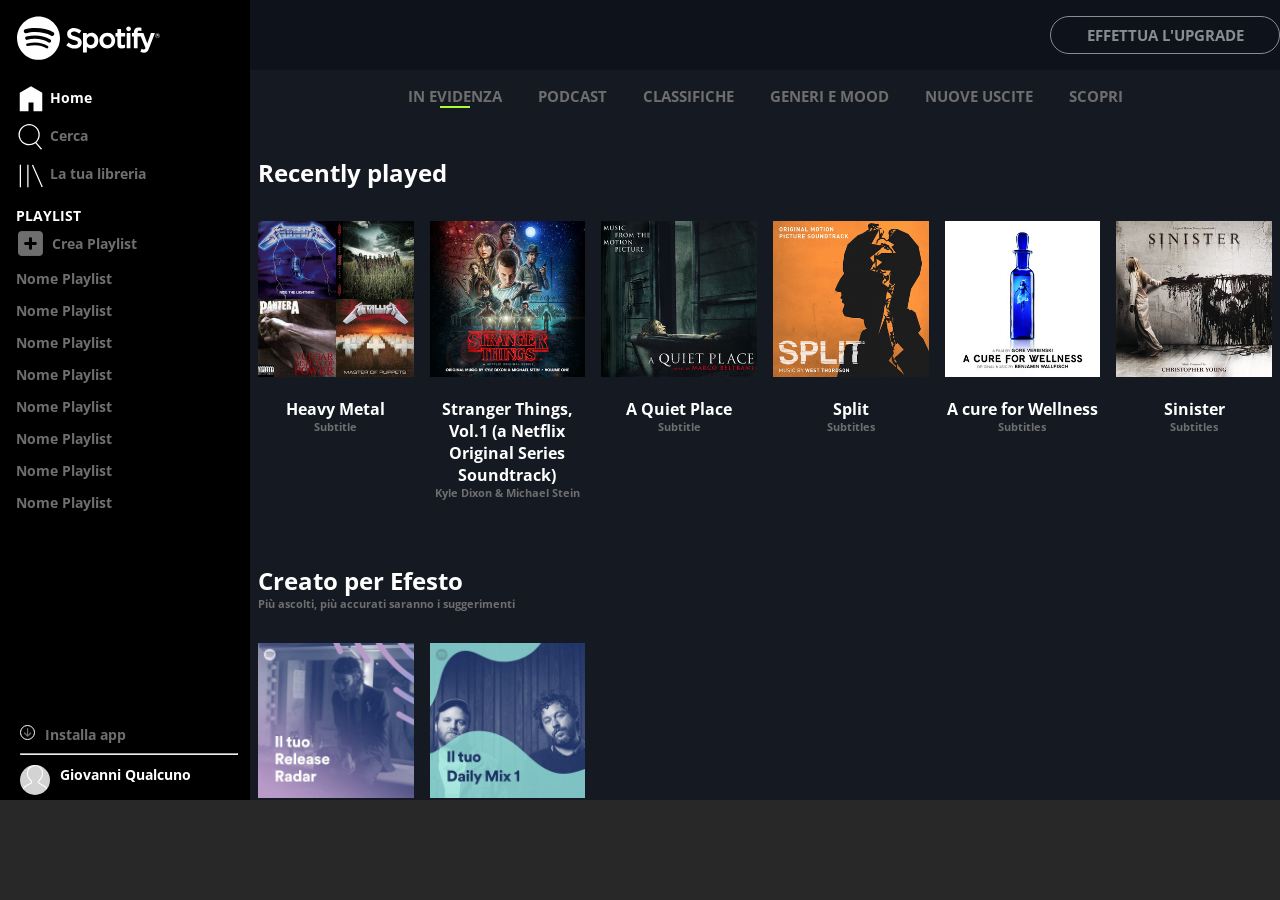
==== index.html @ 4d3f479c "concluso main" ====
<!DOCTYPE html>
<html lang="en">
<head>
    <meta charset="UTF-8">
    <meta http-equiv="X-UA-Compatible" content="IE=edge">
    <meta name="viewport" content="width=device-width, initial-scale=1.0">
    <link rel="stylesheet" href="css/style.css">
    <link href="https://fonts.googleapis.com/css2?family=Open+Sans:ital,wght@0,300;0,400;0,500;0,600;0,700;0,800;1,300;1,400;1,500;1,600;1,700;1,800&family=Poppins&family=Rubik&display=swap" rel="stylesheet">
    <link rel="stylesheet" href="https://cdnjs.cloudflare.com/ajax/libs/font-awesome/6.3.0/css/all.min.css" integrity="sha512-SzlrxWUlpfuzQ+pcUCosxcglQRNAq/DZjVsC0lE40xsADsfeQoEypE+enwcOiGjk/bSuGGKHEyjSoQ1zVisanQ==" crossorigin="anonymous" referrerpolicy="no-referrer" />
    <title>Spotify Clone</title>
</head>
<body class="debug">

    <main class="d-flex overflow-hidden">
        <aside id="sidebar">
            <div class="insidebar d-flex f-column overflow-hidden text-white">
                <img class="logo logo_big mg-l1" src="img/logo.svg" alt="logo spotify">
                <img class="logo logo_small mg-l1" src="img/logo-small.svg" alt="logo spotify">

                <div class="spot_links mg-l1 d-flex f-column text-grey">
                    <div class="link">
                        <img src="img/home.svg" alt="home photo">
                        <span class="text-white hidden">Home</span>
                    </div>
                    <div class="link text-grey">
                        <img src="img/search.svg" alt="search photo">
                        <span class="hidden">Cerca</span>
                    </div>
                    <div class="link text-grey">
                        <img src="img/libreria.svg" alt="archive photo">
                        <span class="hidden">La tua libreria</span>
                    </div>
                
                </div>

                <h4 class="mg-l1 text-white hidden">PLAYLIST</h4>

                <div class="made_playlist mg-l1 text-grey hidden">
                    <i class="fa-sharp fa-solid fa-square-plus"></i>
                    <span>Crea Playlist</span>
                </div>

                <div class="side_playlist mg-l1 overflow-scroll hidden d-flex f-column text-grey">
                    <ul class="items_play">
                        <li>Nome Playlist</li>
                        <li>Nome Playlist</li>
                        <li>Nome Playlist</li>
                        <li>Nome Playlist</li>
                        <li>Nome Playlist</li>
                        <li>Nome Playlist</li>
                        <li>Nome Playlist</li>
                        <li>Nome Playlist</li>
                    </ul>
                </div>

            </div>

            <div class="side_foot d-flex f-column text-grey">
                <div class=" d-flex">
                    <i class="fa-solid fa-arrow-down circle-a"></i>
                    <span class="hidden">Installa app</span>
                </div>
                <hr class="hidden"/>
                <div class="text-white d-flex">
                    <img src="img/profile.svg" alt="profile photo">
                    <span class="user_profile hidden" >Giovanni Qualcuno</span>
                </div>

            </div>
        </aside>

    <!--inizio content-->

        <div class="content overflow-scroll">
            <div id="cta">
                <div class="btn btn-big text-white">
                EFFETTUA L'UPGRADE
                </div>
            </div>
            <nav class="navbar">
                <ul class="menu text-center text-grey">
                    <li>IN EVIDENZA<div class="marked"></div></li>
                    <li>PODCAST</li>
                    <li>CLASSIFICHE</li>
                    <li>GENERI E MOOD</li>
                    <li>NUOVE USCITE</li>
                    <li>SCOPRI</li>
                </ul>
            </nav>
            <section id="recently">
                <h2 class="title text-white">Recently played</h2>
                <ul class="album d-flex wrap">
                    <li>
                        <img src="img/metal_lifting.jpg" alt="album metal">
                        <h4 class="text-white">Heavy Metal</h4>
                        <h6 class="text-grey">Subtitle</h6>
                    </li>
                    <li>
                        <img src="img/stranger.jpeg" alt="album stranger">
                        <h4 class="text-white">Stranger Things, Vol.1 (a Netflix Original Series Soundtrack)</h4>
                        <h6 class="text-grey">Kyle Dixon & Michael Stein</h6>
                    </li>
                    <li>
                        <img src="img/aquietplace.jpeg" alt="album a quiet place">
                        <h4 class="text-white">A Quiet Place</h4>
                        <h6 class="text-grey">Subtitle</h6>
                    </li>
                    <li>
                        <img src="img/split.jpeg" alt="album split">
                        <h4 class="text-white">Split</h4>
                        <h6 class="text-grey">Subtitles</h6>
                    </li>
                    <li>
                        <img src="img/cure.jpeg" alt="album cure">
                        <h4 class="text-white">A cure for Wellness</h4>
                        <h6 class="text-grey">Subtitles</h6>
                    </li>
                    <li>
                        <img src="img/sinister.jpeg" alt="album sinister">
                        <h4 class="text-white">Sinister</h4>
                        <h6 class="text-grey">Subtitles</h6>
                    </li>
                </ul>
            </section>
            <section>
                <h2 class="title text-white">Creato per Efesto</h2>
                <h6 class="subtitle text-grey">Più ascolti, più accurati saranno i suggerimenti</h6>
                 <ul class="album d-flex wrap">
                    <li>
                        <img src="img/radar.jpeg" alt="album radar">
                        <h4 class="text-white">Release Radar</h4>
                    </li>
                    <li>
                        <img src="img/mixdaily.jpeg" alt="album mix">
                        <h4 class="text-white">Daily Mix 1</h4>
                    </li>
                </ul>
            </section>
            <section>
                <h2 class="title text-white">Artisti più popolari</h2>
                <h6 class="subtitle text-grey">Più ascolti, più accurati saranno i suggerimenti</h6>
                 <ul class="album d-flex wrap">
                    <li>
                        <img src="img/youg.jpeg" alt="album radar">
                        <h4 class="text-white">Lana Del Rey</h4>
                    </li>
                    <li>
                        <img src="img/einaudi.jpeg" alt="album mix">
                        <h4 class="text-white">Einaudi</h4>
                    </li>
                </ul>
            </section>

        </div>

    </main>
    <footer>
        

    </footer>
    
</body>
</html>
---- css/style.css ----
* {
    margin: 0;
    padding: 0;
    box-sizing: border-box;
}

html {
    font-size: 16px;
    font-family: 'Open Sans', sans-serif;
}

/*regole di debug*/

/*.debug #sidebar {
    background-color: aqua;
}*/

/*.debug main {
    background-color: cornflowerblue;
}*/

/*.debug footer {
    background-color: grey;
}*/

/*.debug #cta {
    background-color: darkorange;
}*/

/*.debug .navbar {
    background-color: darkblue;
}*/



/*.debug .album li {
    background-color: brown;
    height: 100px;
}*/


/*UTILITIES*/

.d-flex {
    display: flex;
}
.wrap {
    flex-wrap: wrap;
}
.f-column {
    flex-direction: column;
}
.overflow-scroll {
    overflow-y: scroll;
}
.overflow-hidden {
    overflow-y: hidden;
}
.hidden {
    display: none;
}
.text-center {
    text-align: center;
}
.mg-l1 {
    margin-left: 0.5rem;
}
.mg-r1 {
    margin-right: 1rem;
}
.pd-t-1 {
    padding-top: 1rem;
}
.text-white {
    color: white;
} 
.text-grey {
    color: #6e6e6e;
}
.btn {
    border: solid 1px white;
    border-radius: 50px;
}

/*CODICE ASIDE*/

#sidebar {
    width: 50px;
    height: calc(100vh - 100px);
    background-color: black;
    padding-top: 1rem;
    font-size: 14px;
    font-weight: bold;
}

.insidebar {
    width: 100%;
    min-height: 500px;
    height: calc(100% - 80px);
}


.logo_big {
    width: 60%;
    display: none;
}

.logo_small {
    width: 60%;
}

.spot_links {
    margin-top: 1rem;
}

.spot_links img {
    display: inline-block;
    height: 30px;
}

.link {
    margin-top: 0.5rem;
    height: 30px;
}

.link span {
    vertical-align: top;
    height: 30px;
    line-height: 2;
}

.made_playlist i {
    transform: scale(2);
    margin: 12px 12px 12px 8px;
}

.insidebar h4 {
    margin-top: 1rem;
}

.items_play li {
    line-height: 2rem;
}

.side_foot {
    height: 80px;
    width: 90%;
    margin: auto;
}

.items_play {
    list-style: none;
}

.circle-a {
    font-size: 10px;
    width: 15px;
    height: 15px;
    border: solid 1px white;
    border-radius: 50%;
    padding: 1px 3px 3px 3px;
}

.side_foot img {
    background-color: lightgrey;
    border-radius: 50%;
    width: 30px;
    height: 30px;
}

.side_foot span {
    margin-left: 10px;
}

.side_foot {
    justify-content: space-around; 
    height: 80px;
    align-items: center;
}




/*CODICE CONTENT*/

#cta {
    width: calc(100% - 50px);
    margin-left: 50px;
    height: 70px;
    position: fixed;
    top: 0;
    left: 0;
    z-index: 99;
    background-color: #080b12;
    filter: opacity(0.5);
    display: flex;
    justify-content: flex-end;
    align-items: center;
}

.btn-big {
    width: 230px;
    font-size: 15px;
    padding: 0.5rem 1rem;
    font-weight: bold;
    text-align: center;
}

.content {
    width: calc(100% - 50px);
    height: calc(100vh - 100px);
    padding-top: 70px;
    background-color: #141922;
} 

.title {
    margin-left: 0.5rem;
    margin-top: 2rem;
}

.subtitle {
    margin-left: 0.5rem;
}

.menu li {
    display: inline-block;
    font-size: 15px;
    font-weight: bold;
    padding: 1rem;
}

.marked {
    border-bottom: solid 2px #adff2f;
    width: 30px;
    margin: auto;
}

.content ul {
    list-style: none;
}



.album li {
    width: calc(50% - 2rem);
    margin: 2rem auto;
    text-align: center;
}

.album li img {
    width: 100%;
    margin-bottom: 1rem;
}

/*CODICE FOOTER*/

footer {
    width: 100%;
    height: 100px;
    z-index: 9;
    background-color: #282828;
}

/*MEDIAQUERY*/

@media screen and (min-width: 576px) {
    #sidebar {
        width: 250px;
        padding-left: 0.5rem;
    }
    .logo_small {
        display: none;
    }
    .logo_big {
        display: block;
    }
    .content {
        width: calc(100% - 250px);
    }
    #cta {
        width: calc(100% - 250px);
        margin-left: 250px;
    }
    .hidden {
        display: flex;
        display: inline-block;
    }
    .side_foot {
        justify-content: space-around;
        align-items: unset;
    }
}

@media screen and (min-width: 768px) {
    .album li {
        width: calc((100% / 4) - 1rem);
        margin: 2rem 0.5rem;
      }
}


@media screen and (min-width: 992px) {
    .album li {
        width: calc((100% / 6 ) - 1rem);
        margin: 2rem 0.5rem;
    }
}
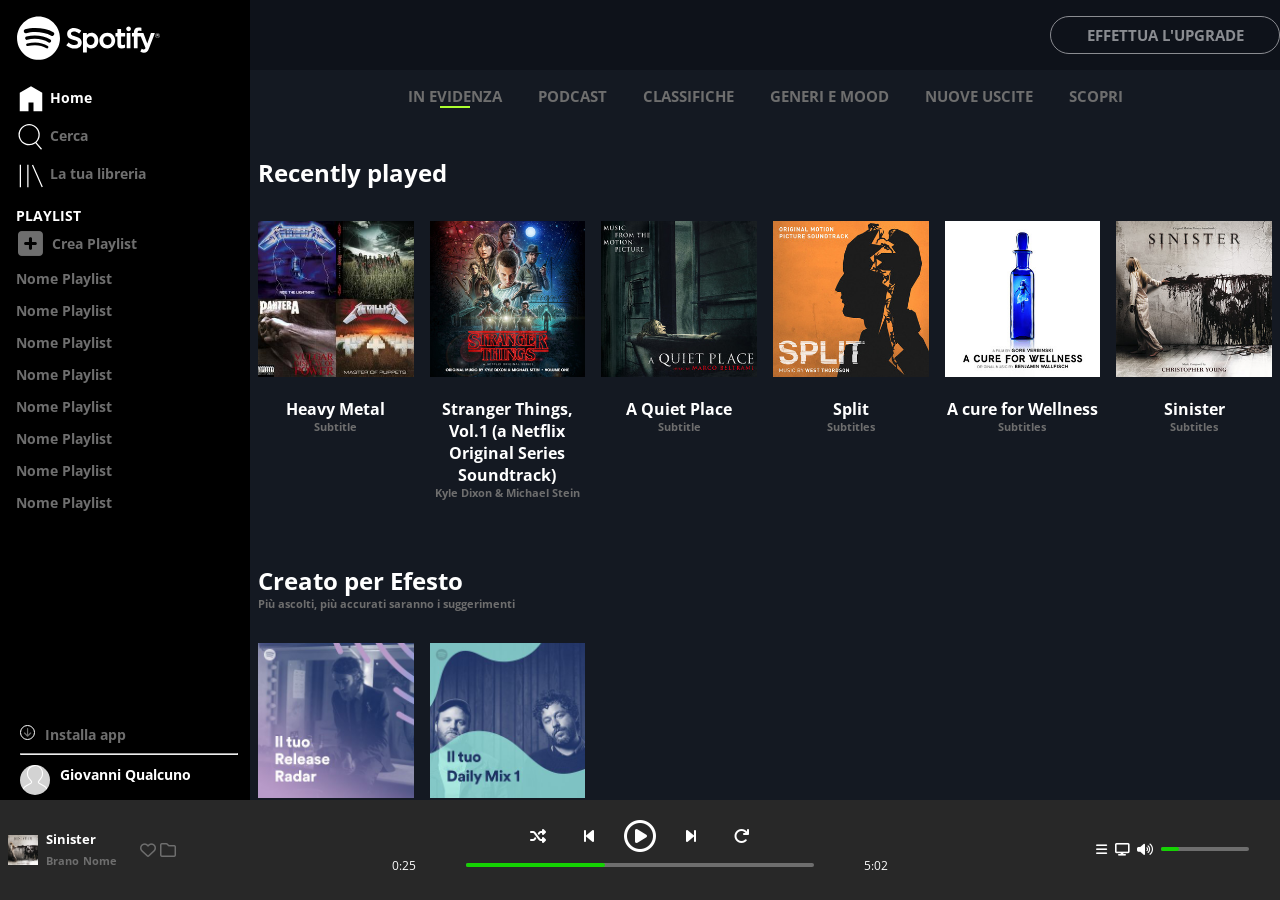
==== commit 3deb3520: "concluso footer" ====
--- a/index.html
+++ b/index.html
@@ -154,8 +154,49 @@
         </div>
 
     </main>
-    <footer>
-        
+    <footer class="d-flex">
+
+        <div class="left-foot text-grey d-flex">
+            <img src="img/sinister.jpeg" alt="sinister photo">
+            <div class="song_play ">
+                <h5 class="text-white">Sinister</h5>
+                <h6 class="align">Brano</h6>
+                <h6 class="align">Nome</h6>
+            </div>
+            <div class="icons_song">
+                <i class="fa-regular fa-heart align"></i>
+                <i class="fa-regular fa-folder align"></i>
+            </div>
+        </div>
+
+
+        <div class="middle-foot text-white d-flex f-column">
+            <div class="middle-top d-flex">
+                <i class="fa-solid fa-shuffle"></i>
+                <i class="fa-solid fa-backward-step"></i>
+                <i class="fa-regular fa-circle-play play-btn"></i>
+                <i class="fa-solid fa-forward-step"></i>
+                <i class="fa-solid fa-arrow-rotate-right"></i>
+            </div>
+
+            <div class="middle_bottom d-flex ">
+                <span>0:25</span>
+                <div class="progress_bar">
+                    <div class="inside_progress"></div>
+                </div>
+                <span>5:02</span>
+            </div>
+        </div>
+
+        <div class="right-foot text-white d-flex">
+            <i class="fa-solid fa-bars"></i>
+            <i class="fa-solid fa-display"></i>
+            <i class="fa-solid fa-volume-high"></i>
+            <div class="progress_bar_volume">
+                <div class="inside_progress_volume"></div>
+            </div>
+        </div>
+
 
     </footer>
     
--- a/css/style.css
+++ b/css/style.css
@@ -259,6 +259,100 @@
     height: 100px;
     z-index: 9;
     background-color: #282828;
+    justify-content: space-between;
+    align-items: center;
+}
+
+.left-foot {
+    width: calc(155px - 1rem);
+    margin: 0.5rem;
+    justify-content: space-between;
+    align-items: center;
+}
+
+.middle-foot {
+    width: calc(40% - 1rem);
+    margin: 0.5rem;
+    height: 60px;
+}
+
+.right-foot {
+    width: calc(155px - 1rem);
+    margin: 0.5rem;
+    padding-left: 8px;
+}
+
+.left-foot img {
+    width: 30px;
+    height: 30px;
+}
+
+.song_play {
+    margin-right: 1rem;
+}
+
+.icons_song {
+    margin-right: 1rem;
+}
+
+.icons_song i {
+    display: block;
+    margin-bottom: 3px;
+}
+
+.middle-top {
+    width: 220px;
+    justify-content: space-between;
+    align-self: center;
+    margin-top: 0.5rem;
+}
+
+.play-btn {
+    transform: scale(2);
+}
+
+.middle_bottom span {
+    font-size: 12px;
+    display: inline-block;
+}
+
+.middle_bottom {
+    justify-content: space-between;
+    align-items: center;
+    margin-top: 0.8rem;
+}
+
+.progress_bar {
+    width: 70%;
+    height: 4px;
+    background-color: #6e6e6e;
+    border-radius: 5px;
+}
+
+.inside_progress {
+    width: 40%;
+    height: 4px;
+    background-color: #15d303;
+    border-radius: 5px;
+}
+
+.inside_progress_volume {
+    width: 20%;
+    height: 4px;
+    background-color: #15d303;
+    border-radius: 5px;
+}
+.progress_bar_volume {
+    width: 50%;
+    height: 4px;
+    background-color: #6e6e6e;
+    border-radius: 5px;
+    margin-top: 3px;
+}
+
+.right-foot i {
+    font-size: 0.8rem;
+    margin-right: 8px;
 }
 
 /*MEDIAQUERY*/
@@ -295,7 +389,7 @@
     .album li {
         width: calc((100% / 4) - 1rem);
         margin: 2rem 0.5rem;
-      }
+    }
 }
 
 
@@ -304,4 +398,25 @@
         width: calc((100% / 6 ) - 1rem);
         margin: 2rem 0.5rem;
     }
-}
+
+    .left-foot {
+        width: calc(200px - 1rem);
+    }
+
+    .right-foot{
+        width: calc(200px - 1rem);
+    }
+
+    .left-foot .align {
+        display: inline;
+    }
+
+    .left-foot h5 {
+        vertical-align: center;
+    }
+
+    .left-foot h6 {
+        vertical-align: center;
+    }
+
+}
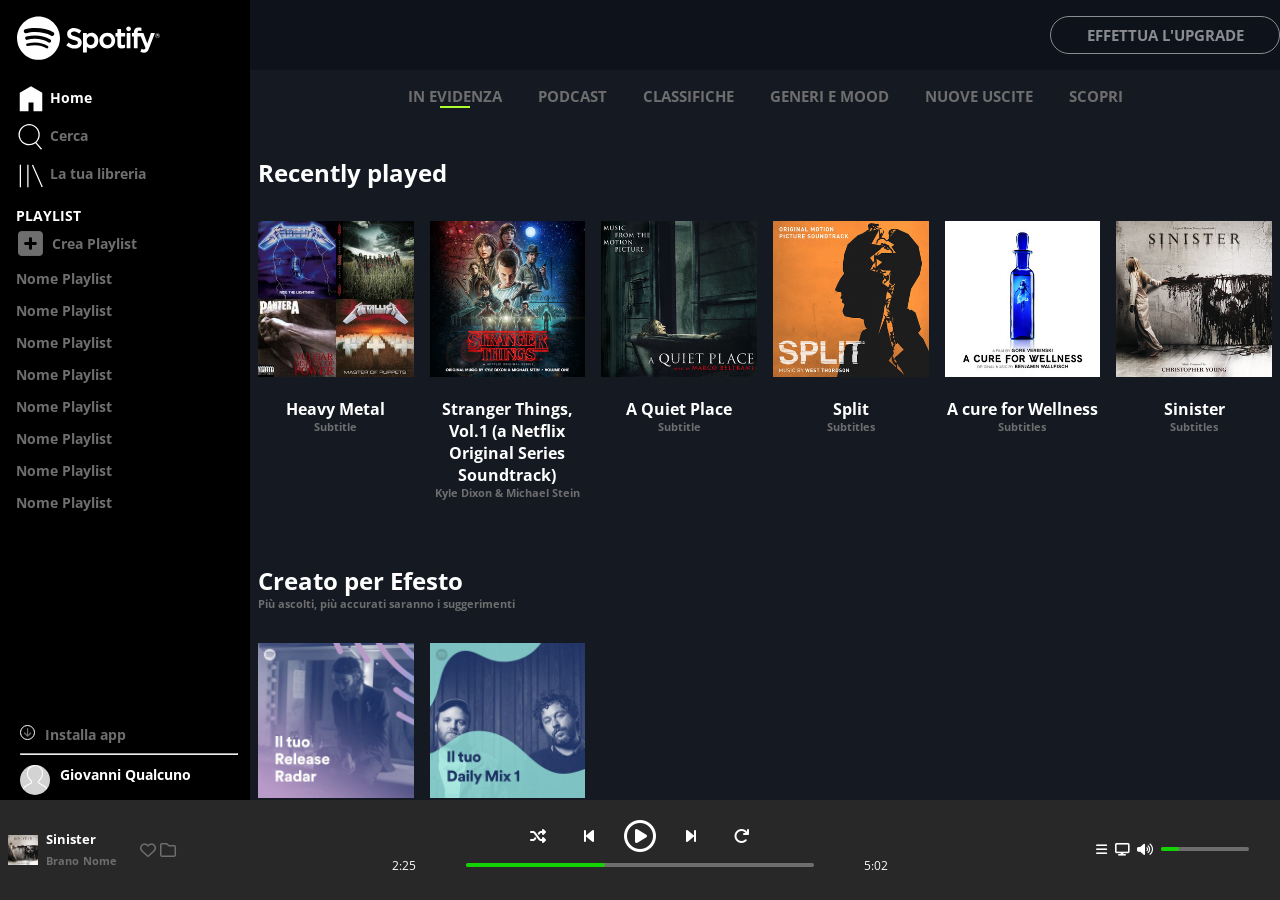
==== commit c367b219: "modifiche" ====
--- a/index.html
+++ b/index.html
@@ -180,7 +180,7 @@
             </div>
 
             <div class="middle_bottom d-flex ">
-                <span>0:25</span>
+                <span>2:25</span>
                 <div class="progress_bar">
                     <div class="inside_progress"></div>
                 </div>
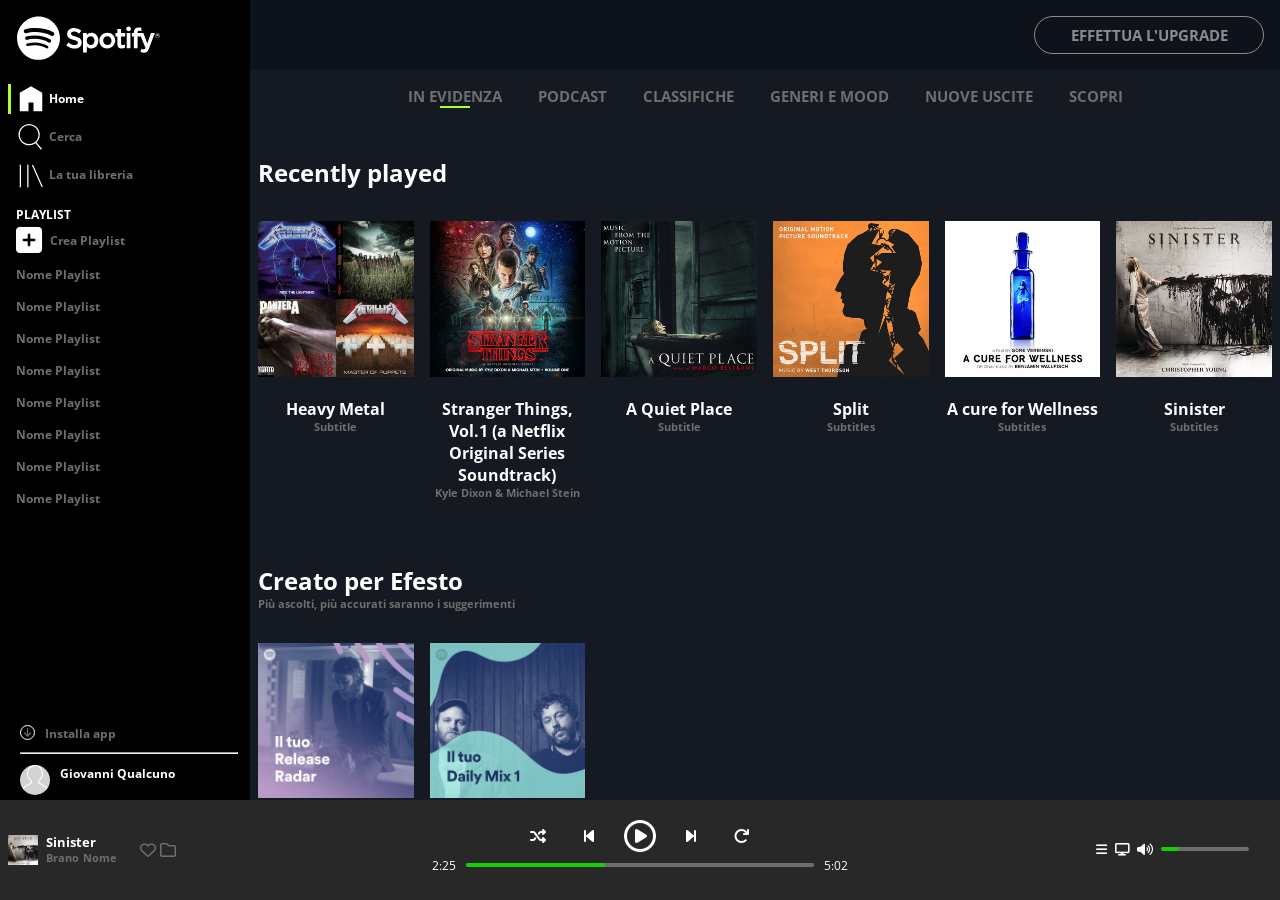
==== commit 231761ea: "aggiustamenti in corso" ====
--- a/index.html
+++ b/index.html
@@ -18,7 +18,7 @@
                 <img class="logo logo_small mg-l1" src="img/logo-small.svg" alt="logo spotify">
 
                 <div class="spot_links mg-l1 d-flex f-column text-grey">
-                    <div class="link">
+                    <div class="link link_border">
                         <img src="img/home.svg" alt="home photo">
                         <span class="text-white hidden">Home</span>
                     </div>
@@ -36,7 +36,7 @@
                 <h4 class="mg-l1 text-white hidden">PLAYLIST</h4>
 
                 <div class="made_playlist mg-l1 text-grey hidden">
-                    <i class="fa-sharp fa-solid fa-square-plus"></i>
+                    <i class="fa-sharp fa-solid fa-square-plus text-white"></i>
                     <span>Crea Playlist</span>
                 </div>
 
@@ -154,6 +154,7 @@
         </div>
 
     </main>
+    <!--Player, volume and artist-->
     <footer class="d-flex">
 
         <div class="left-foot text-grey d-flex">
--- a/css/style.css
+++ b/css/style.css
@@ -89,7 +89,7 @@
     height: calc(100vh - 100px);
     background-color: black;
     padding-top: 1rem;
-    font-size: 14px;
+    font-size: 12px;
     font-weight: bold;
 }
 
@@ -121,16 +121,17 @@
 .link {
     margin-top: 0.5rem;
     height: 30px;
+    position: relative;
 }
 
 .link span {
     vertical-align: top;
     height: 30px;
-    line-height: 2;
+    line-height: 2.5;
 }
 
 .made_playlist i {
-    transform: scale(2);
+    transform: scale(2.5);
     margin: 12px 12px 12px 8px;
 }
 
@@ -204,6 +205,7 @@
     padding: 0.5rem 1rem;
     font-weight: bold;
     text-align: center;
+    margin-right: 1rem;
 }
 
 .content {
@@ -314,10 +316,12 @@
 .middle_bottom span {
     font-size: 12px;
     display: inline-block;
+    margin-left: 10px;
+    margin-right: 10px;
 }
 
 .middle_bottom {
-    justify-content: space-between;
+    justify-content: center;
     align-items: center;
     margin-top: 0.8rem;
 }
@@ -368,6 +372,14 @@
     .logo_big {
         display: block;
     }
+    .link_border {
+        border-left: solid 3px #adff2f;
+        position: relative;
+        left: -0.5rem;                                                             
+        top: 0;
+        z-index: 9;
+        padding-left: 0.3rem;
+    }
     .content {
         width: calc(100% - 250px);
     }
@@ -383,6 +395,10 @@
         justify-content: space-around;
         align-items: unset;
     }
+    .song_play {
+        line-height: 0.9rem;
+    }
+
 }
 
 @media screen and (min-width: 768px) {
@@ -392,7 +408,7 @@
     }
 }
 
-
+                                                      
 @media screen and (min-width: 992px) {
     .album li {
         width: calc((100% / 6 ) - 1rem);
@@ -411,12 +427,5 @@
         display: inline;
     }
 
-    .left-foot h5 {
-        vertical-align: center;
-    }
-
-    .left-foot h6 {
-        vertical-align: center;
-    }
-
-}
+
+}
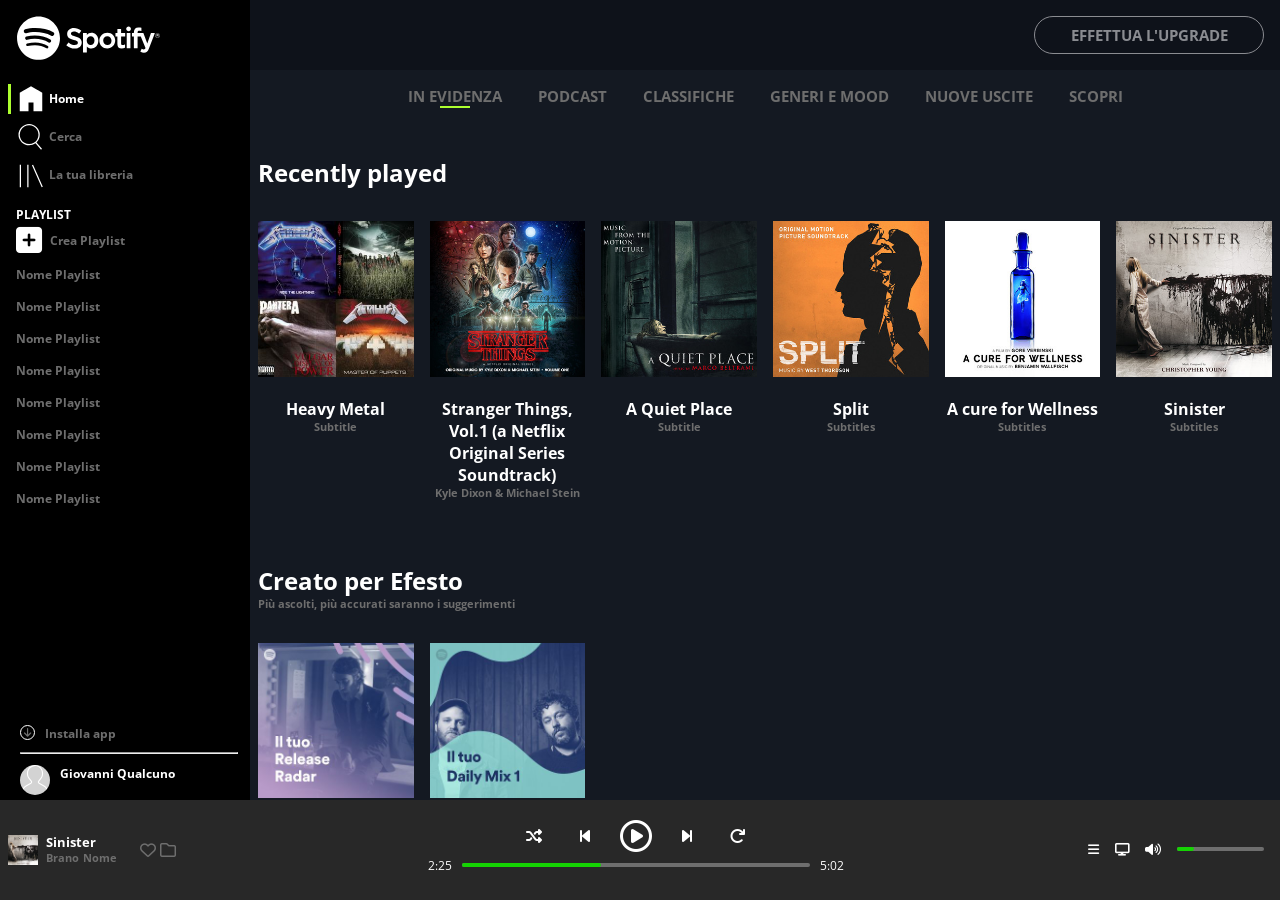
==== commit 4bd3c488: "hover degli album implementato" ====
--- a/index.html
+++ b/index.html
@@ -91,32 +91,50 @@
                 <h2 class="title text-white">Recently played</h2>
                 <ul class="album d-flex wrap">
                     <li>
-                        <img src="img/metal_lifting.jpg" alt="album metal">
+                        <div class="overlay">
+                            <i class="fa-regular fa-circle-play play-btn overlay-btn"></i>
+                            <img src="img/metal_lifting.jpg" alt="album metal">
+                        </div>
                         <h4 class="text-white">Heavy Metal</h4>
                         <h6 class="text-grey">Subtitle</h6>
                     </li>
                     <li>
-                        <img src="img/stranger.jpeg" alt="album stranger">
+                        <div class="overlay">
+                            <i class="fa-regular fa-circle-play play-btn overlay-btn"></i>
+                            <img src="img/stranger.jpeg" alt="album stranger">
+                        </div>
                         <h4 class="text-white">Stranger Things, Vol.1 (a Netflix Original Series Soundtrack)</h4>
                         <h6 class="text-grey">Kyle Dixon & Michael Stein</h6>
                     </li>
                     <li>
-                        <img src="img/aquietplace.jpeg" alt="album a quiet place">
+                        <div class="overlay">
+                            <i class="fa-regular fa-circle-play play-btn overlay-btn"></i>
+                            <img src="img/aquietplace.jpeg" alt="album a quiet place">
+                        </div>
                         <h4 class="text-white">A Quiet Place</h4>
                         <h6 class="text-grey">Subtitle</h6>
                     </li>
                     <li>
-                        <img src="img/split.jpeg" alt="album split">
+                        <div class="overlay">
+                            <i class="fa-regular fa-circle-play play-btn overlay-btn"></i>
+                            <img src="img/split.jpeg" alt="album split">
+                        </div>
                         <h4 class="text-white">Split</h4>
                         <h6 class="text-grey">Subtitles</h6>
                     </li>
                     <li>
-                        <img src="img/cure.jpeg" alt="album cure">
+                        <div class="overlay">
+                            <i class="fa-regular fa-circle-play play-btn overlay-btn"></i>
+                            <img src="img/cure.jpeg" alt="album cure">
+                        </div>
                         <h4 class="text-white">A cure for Wellness</h4>
                         <h6 class="text-grey">Subtitles</h6>
                     </li>
                     <li>
-                        <img src="img/sinister.jpeg" alt="album sinister">
+                        <div class="overlay">
+                            <i class="fa-regular fa-circle-play play-btn overlay-btn"></i>
+                            <img src="img/sinister.jpeg" alt="album sinister">
+                        </div>
                         <h4 class="text-white">Sinister</h4>
                         <h6 class="text-grey">Subtitles</h6>
                     </li>
@@ -127,11 +145,17 @@
                 <h6 class="subtitle text-grey">Più ascolti, più accurati saranno i suggerimenti</h6>
                  <ul class="album d-flex wrap">
                     <li>
-                        <img src="img/radar.jpeg" alt="album radar">
+                        <div class="overlay">
+                            <i class="fa-regular fa-circle-play play-btn overlay-btn"></i>
+                            <img src="img/radar.jpeg" alt="album radar">
+                        </div>
                         <h4 class="text-white">Release Radar</h4>
                     </li>
                     <li>
-                        <img src="img/mixdaily.jpeg" alt="album mix">
+                        <div class="overlay">
+                            <i class="fa-regular fa-circle-play play-btn overlay-btn"></i>
+                            <img src="img/mixdaily.jpeg" alt="album mix">
+                        </div>
                         <h4 class="text-white">Daily Mix 1</h4>
                     </li>
                 </ul>
@@ -141,11 +165,17 @@
                 <h6 class="subtitle text-grey">Più ascolti, più accurati saranno i suggerimenti</h6>
                  <ul class="album d-flex wrap">
                     <li>
-                        <img src="img/youg.jpeg" alt="album radar">
+                        <div class="overlay">
+                            <i class="fa-regular fa-circle-play play-btn overlay-btn"></i>
+                            <img src="img/youg.jpeg" alt="album radar">
+                        </div>
                         <h4 class="text-white">Lana Del Rey</h4>
                     </li>
                     <li>
-                        <img src="img/einaudi.jpeg" alt="album mix">
+                        <div class="overlay">
+                            <i class="fa-regular fa-circle-play play-btn overlay-btn"></i>
+                            <img src="img/einaudi.jpeg" alt="album mix">
+                        </div>
                         <h4 class="text-white">Einaudi</h4>
                     </li>
                 </ul>
--- a/css/style.css
+++ b/css/style.css
@@ -241,7 +241,28 @@
     list-style: none;
 }
 
-
+.overlay {
+    position: relative;
+}
+
+.overlay .overlay-btn {
+    display: none;
+    color: white;
+    position: absolute;
+    top: 45%;
+    left: 45%;
+    right: 45%;
+    bottom: 40%;
+    z-index: 9;
+}
+
+.overlay:hover .overlay-btn {
+    display: block;
+}
+
+.overlay:hover img {
+    filter: opacity(0.5);
+}
 
 .album li {
     width: calc(50% - 2rem);
@@ -406,6 +427,14 @@
         width: calc((100% / 4) - 1rem);
         margin: 2rem 0.5rem;
     }
+    .right-foot i {
+        padding-right: 0.5rem;
+    }
+    .right-foot {
+        width: calc(200px - 2rem);
+        margin-right: 1rem;
+    }
+
 }
 
                                                       
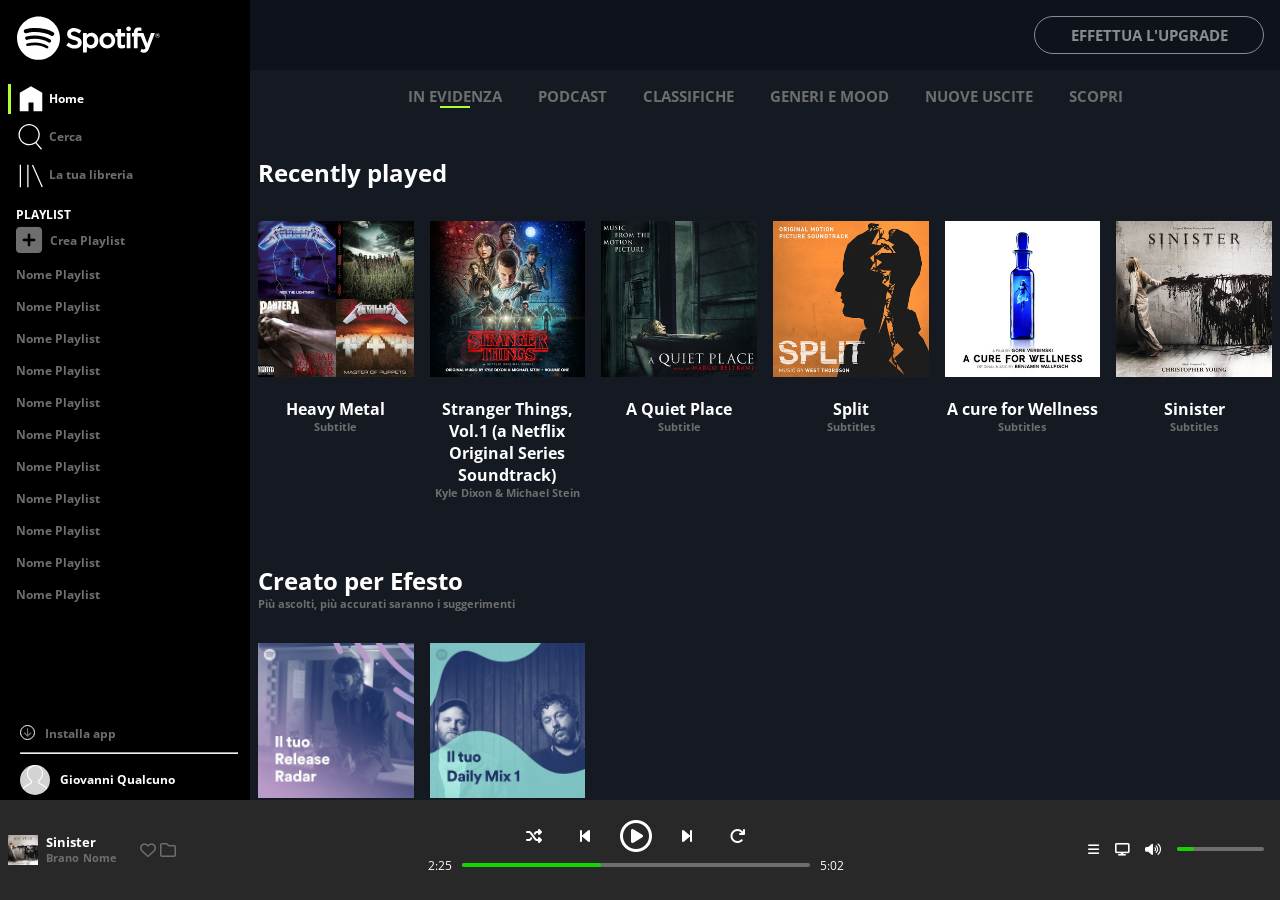
==== commit f2d0e6d6: "hover side bar implementato" ====
--- a/index.html
+++ b/index.html
@@ -36,7 +36,7 @@
                 <h4 class="mg-l1 text-white hidden">PLAYLIST</h4>
 
                 <div class="made_playlist mg-l1 text-grey hidden">
-                    <i class="fa-sharp fa-solid fa-square-plus text-white"></i>
+                    <i class="fa-sharp fa-solid fa-square-plus"></i>
                     <span>Crea Playlist</span>
                 </div>
 
@@ -50,18 +50,21 @@
                         <li>Nome Playlist</li>
                         <li>Nome Playlist</li>
                         <li>Nome Playlist</li>
+                        <li>Nome Playlist</li>
+                        <li>Nome Playlist</li>
+                        <li>Nome Playlist</li>
                     </ul>
                 </div>
 
             </div>
 
             <div class="side_foot d-flex f-column text-grey">
-                <div class=" d-flex">
+                <div class="install d-flex">
                     <i class="fa-solid fa-arrow-down circle-a"></i>
                     <span class="hidden">Installa app</span>
                 </div>
                 <hr class="hidden"/>
-                <div class="text-white d-flex">
+                <div class="profile text-white d-flex">
                     <img src="img/profile.svg" alt="profile photo">
                     <span class="user_profile hidden" >Giovanni Qualcuno</span>
                 </div>
--- a/css/style.css
+++ b/css/style.css
@@ -95,7 +95,7 @@
 
 .insidebar {
     width: 100%;
-    min-height: 500px;
+    min-height: 400px;
     height: calc(100% - 80px);
 }
 
@@ -130,6 +130,11 @@
     line-height: 2.5;
 }
 
+.link span:hover {
+    color: white;
+    cursor: pointer;
+}
+
 .made_playlist i {
     transform: scale(2.5);
     margin: 12px 12px 12px 8px;
@@ -139,14 +144,33 @@
     margin-top: 1rem;
 }
 
+.made_playlist:hover {
+    color: white;
+    cursor: pointer;
+}
+
 .items_play li {
     line-height: 2rem;
+}
+
+.items_play li:hover {
+    color: white;
+    cursor: pointer;
 }
 
 .side_foot {
     height: 80px;
     width: 90%;
     margin: auto;
+}
+
+.install:hover {
+    color: white;
+    cursor: pointer;
+}
+
+.profile {
+    line-height: 30px;
 }
 
 .items_play {
@@ -206,6 +230,13 @@
     font-weight: bold;
     text-align: center;
     margin-right: 1rem;
+    position: relative;
+    transition: all 0.3s;
+}
+
+.btn-big:hover {
+    transform: scale(1.1);
+    cursor: pointer;
 }
 
 .content {
@@ -231,6 +262,11 @@
     padding: 1rem;
 }
 
+.menu li:hover {
+    color: white;
+    cursor: pointer;
+}
+
 .marked {
     border-bottom: solid 2px #adff2f;
     width: 30px;
@@ -253,15 +289,16 @@
     left: 45%;
     right: 45%;
     bottom: 40%;
-    z-index: 9;
 }
 
 .overlay:hover .overlay-btn {
     display: block;
+    cursor: pointer;
 }
 
 .overlay:hover img {
     filter: opacity(0.5);
+    cursor: pointer;
 }
 
 .album li {
@@ -310,6 +347,17 @@
     height: 30px;
 }
 
+.left-foot h6:hover {
+    color: white;
+    text-decoration: underline;
+    cursor: pointer;
+}
+
+.icons_song i:hover {
+    color: white;
+    cursor: pointer;
+}
+
 .song_play {
     margin-right: 1rem;
 }
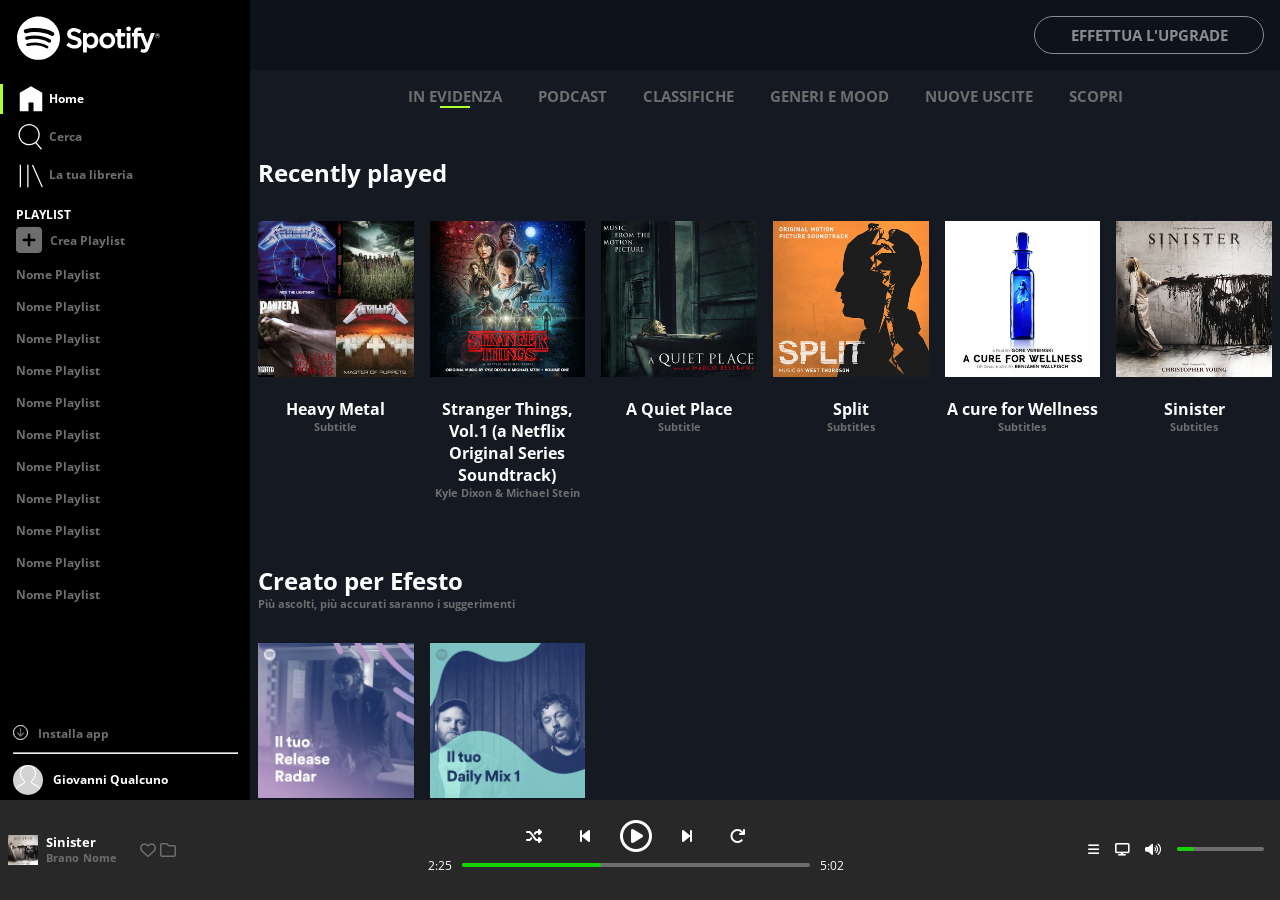
==== commit 5f4d9157: "aggiustamenti" ====
--- a/index.html
+++ b/index.html
@@ -12,6 +12,9 @@
 <body class="debug">
 
     <main class="d-flex overflow-hidden">
+
+        <!--Inizio Sidebar-->
+        
         <aside id="sidebar">
             <div class="insidebar d-flex f-column overflow-hidden text-white">
                 <img class="logo logo_big mg-l1" src="img/logo.svg" alt="logo spotify">
@@ -216,7 +219,9 @@
             <div class="middle_bottom d-flex ">
                 <span>2:25</span>
                 <div class="progress_bar">
-                    <div class="inside_progress"></div>
+                    <div class="inside_progress d-flex">
+                        <div class="point_prog"></div>
+                    </div>
                 </div>
                 <span>5:02</span>
             </div>
@@ -227,7 +232,9 @@
             <i class="fa-solid fa-display"></i>
             <i class="fa-solid fa-volume-high"></i>
             <div class="progress_bar_volume">
-                <div class="inside_progress_volume"></div>
+                <div class="inside_progress_volume d-flex">
+                    <div class="point_prog"></div>
+                </div>
             </div>
         </div>
 
--- a/css/style.css
+++ b/css/style.css
@@ -207,6 +207,10 @@
 
 
 /*CODICE CONTENT*/
+
+body {
+    min-width: 500px;
+}
 
 #cta {
     width: calc(100% - 50px);
@@ -289,6 +293,7 @@
     left: 45%;
     right: 45%;
     bottom: 40%;
+    z-index: 9;
 }
 
 .overlay:hover .overlay-btn {
@@ -380,6 +385,11 @@
 
 .play-btn {
     transform: scale(2);
+    transition: 0.2s;
+}
+
+.play-btn:hover {
+    transform: scale(2.4);
 }
 
 .middle_bottom span {
@@ -407,6 +417,22 @@
     height: 4px;
     background-color: #15d303;
     border-radius: 5px;
+    justify-content: flex-end;
+    align-items: center;
+
+}
+
+.point_prog {
+    display: none;
+    width: 10px;
+    height: 10px;
+    background-color: white;
+    border-radius: 50%;
+    padding-left: 5px;
+}
+
+.inside_progress:hover .point_prog, .inside_progress_volume:hover .point_prog {
+    display: block;
 }
 
 .inside_progress_volume {
@@ -414,6 +440,11 @@
     height: 4px;
     background-color: #15d303;
     border-radius: 5px;
+    justify-content: flex-end;
+    align-items: center;
+}
+.inside_progress_volume .point_prog {
+    margin-top: 1px;
 }
 .progress_bar_volume {
     width: 50%;
@@ -433,6 +464,8 @@
 @media screen and (min-width: 576px) {
     #sidebar {
         width: 250px;
+    }
+    .insidebar {
         padding-left: 0.5rem;
     }
     .logo_small {
@@ -441,13 +474,14 @@
     .logo_big {
         display: block;
     }
+
     .link_border {
         border-left: solid 3px #adff2f;
         position: relative;
-        left: -0.5rem;                                                             
+        left: -1rem;                                                             
         top: 0;
         z-index: 9;
-        padding-left: 0.3rem;
+        padding-left: 0.8rem;
     }
     .content {
         width: calc(100% - 250px);
